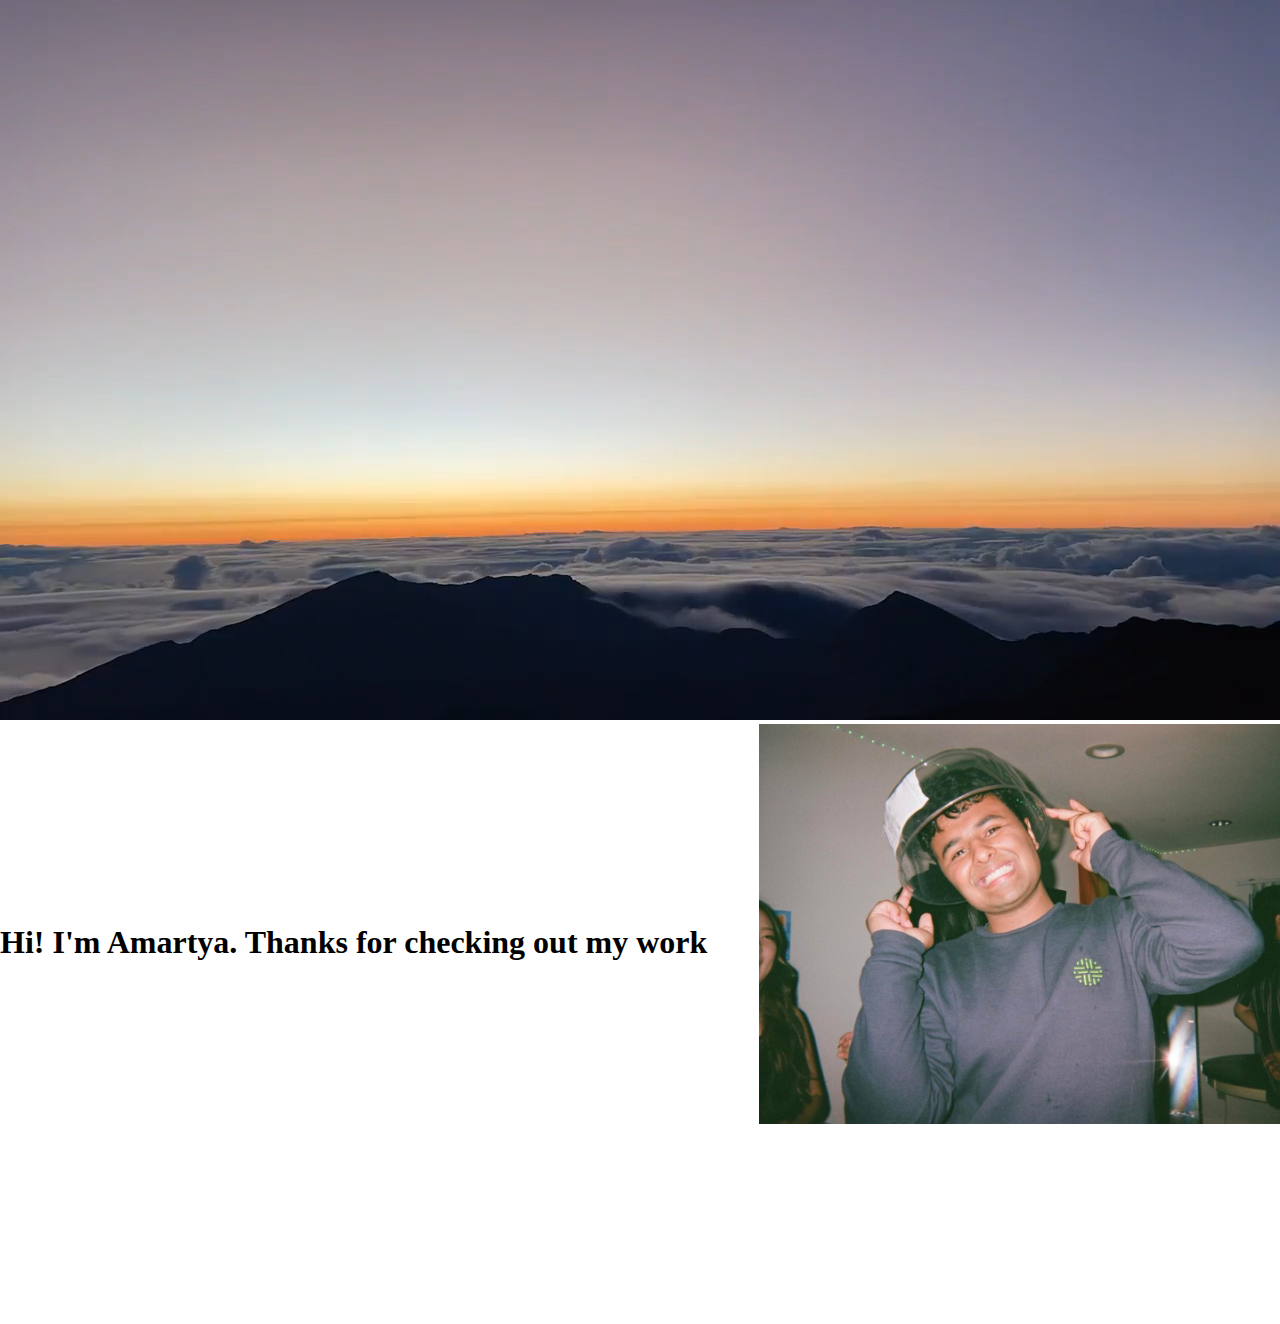
==== index.html @ 2c5a2235 "video embed" ====
<!DOCTYPE html>
<html lang="en">
<head>
    <meta charset="UTF-8">
    <meta http-equiv="X-UA-Compatible" content="IE=edge">
    <meta name="viewport" content="width=device-width, initial-scale=1.0">
    <title>Document</title>
    <link rel="stylesheet" href="styles.css">
</head>
<body>
    <video width="320" height="240" autoplay muted loop>
        <source src="resources/sunlapse.mp4" type="video/mp4">
      Your browser does not support the video tag.
    </video>
    <div class="flex-container">
        <div class="first">
            <h1>Hi! I'm Amartya. Thanks for checking out my work</h1>
        </div>
        <div class="second">
            <img src="resources/film_pic.jpg">
        </div>
    </div>
</body>
</html>
---- styles.css ----
body {
    margin: 0px;
    padding: 0px;
}

.flex-container {
    margin: 0px;
    padding: 0px;
    display: flex;
}

.first {
    margin: 0px;
    padding: 0px;
    flex: 3 1 75%;
    align-items: center;
    height:400px;
}

.second {
    margin: 0px;
    padding: 0px;
    flex: 1 1 25%;
    height:400px;
}

img {
    margin: 0px;
    padding: 0px;
    width: auto;
    height: 100%;
}

h1 {
    margin-top: 200px;
    width: 100%;
    height: 100%;
}

video {
    width:100%;
    height:auto;
}
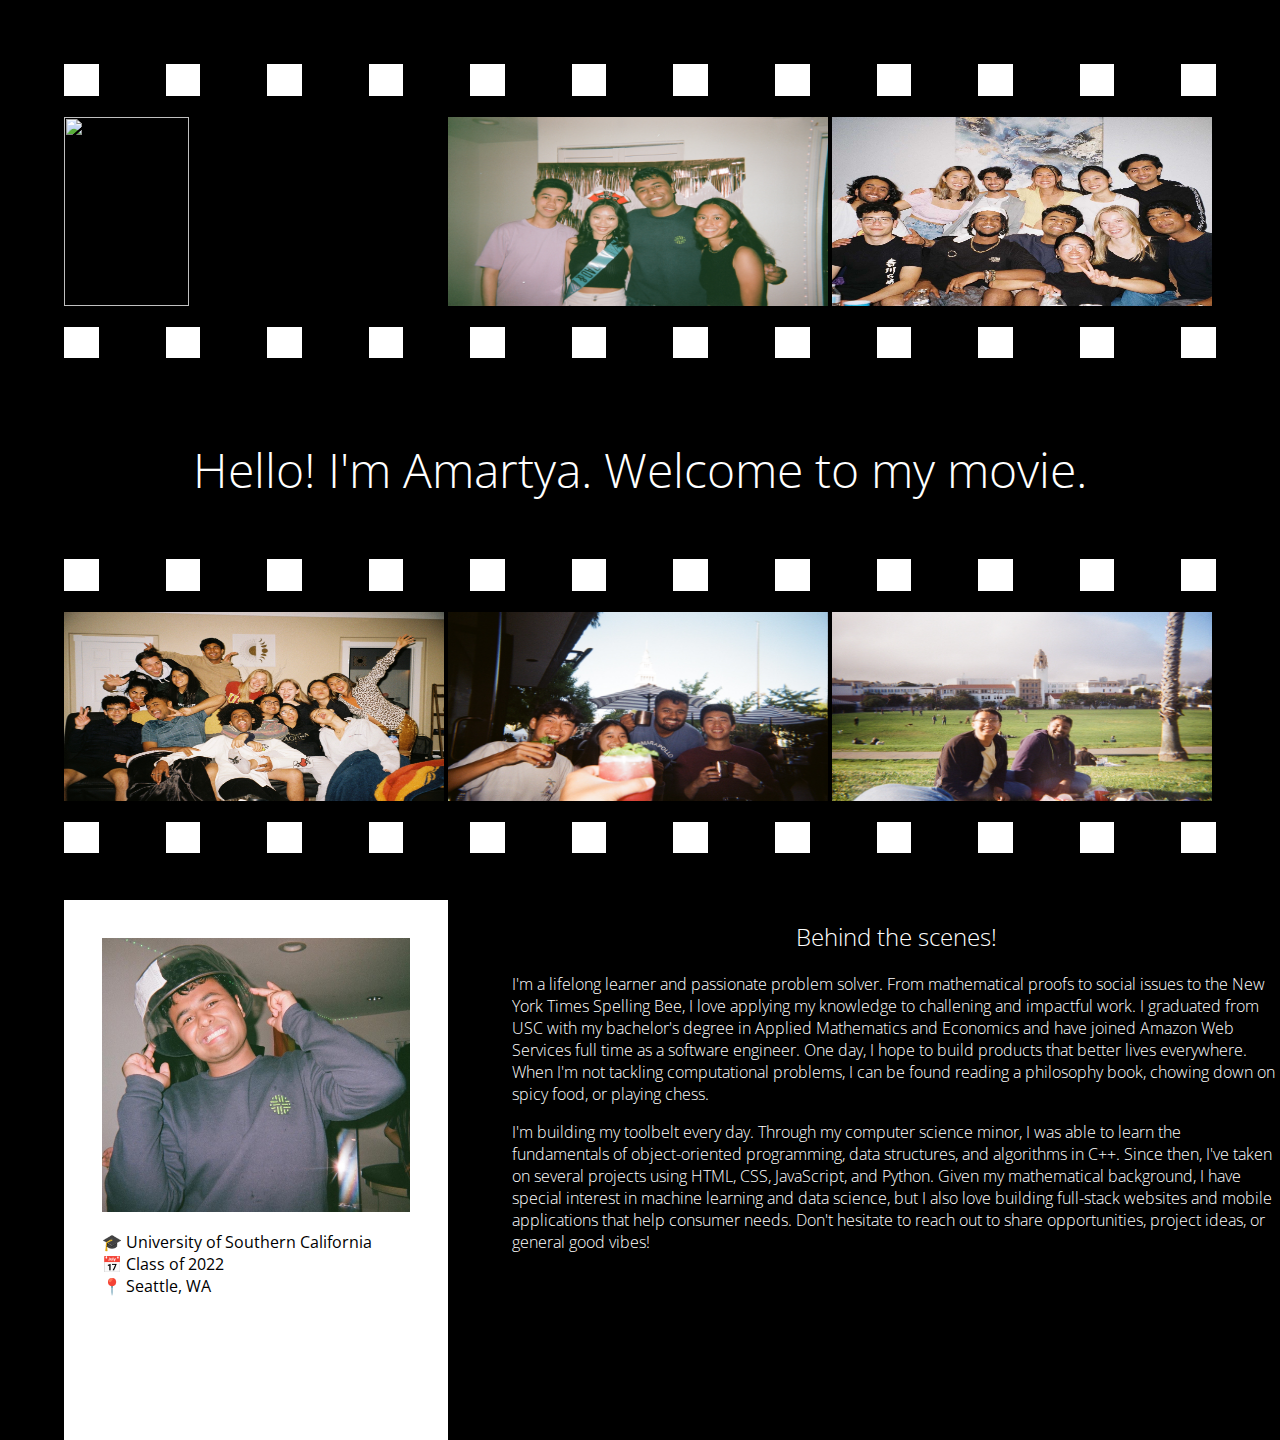
==== commit 65c3534a: "movie draft" ====
--- a/index.html
+++ b/index.html
@@ -6,18 +6,97 @@
     <meta name="viewport" content="width=device-width, initial-scale=1.0">
     <title>Document</title>
     <link rel="stylesheet" href="styles.css">
+    <link href="https://fonts.googleapis.com/css?family=Open+Sans:400,600,300" rel="stylesheet" type="text/css">
+    
 </head>
 <body>
-    <video width="320" height="240" autoplay muted loop>
-        <source src="resources/sunlapse.mp4" type="video/mp4">
-      Your browser does not support the video tag.
-    </video>
-    <div class="flex-container">
-        <div class="first">
-            <h1>Hi! I'm Amartya. Thanks for checking out my work</h1>
+    <div class="content-one">
+        <div class="reel" id="reel-one">
+            <div class="small-chunk"></div>
+            <div class="small-chunk"></div>
+            <div class="small-chunk"></div>
+            <div class="small-chunk"></div>
+            <div class="small-chunk"></div>
+            <div class="small-chunk"></div>
+            <div class="small-chunk"></div>
+            <div class="small-chunk"></div>
+            <div class="small-chunk"></div>
+            <div class="small-chunk"></div>
+            <div class="small-chunk"></div>
+            <div class="small-chunk"></div>
+
+
+            <div class="photos">
+                <img class="reel-photo" src="resources/jasmine_visit.JPEG" alt="">
+                <img class="reel-photo" src="resources/joy_bday.JPG" alt="">
+                <img class="reel-photo" src="resources/laci_retreat.JPG" alt="">
+            </div>
+
+            <div class="small-chunk"></div>
+            <div class="small-chunk"></div>
+            <div class="small-chunk"></div>
+            <div class="small-chunk"></div>
+            <div class="small-chunk"></div>
+            <div class="small-chunk"></div>
+            <div class="small-chunk"></div>
+            <div class="small-chunk"></div>
+            <div class="small-chunk"></div>
+            <div class="small-chunk"></div>
+            <div class="small-chunk"></div>
+            <div class="small-chunk"></div>
         </div>
-        <div class="second">
-            <img src="resources/film_pic.jpg">
+
+        <div class="web-intro">
+            <h1>Hello! I'm Amartya. Welcome to my movie.</h1>
+        </div>
+
+        <div class="reel" id="reel-two">
+            <div class="small-chunk"></div>
+            <div class="small-chunk"></div>
+            <div class="small-chunk"></div>
+            <div class="small-chunk"></div>
+            <div class="small-chunk"></div>
+            <div class="small-chunk"></div>
+            <div class="small-chunk"></div>
+            <div class="small-chunk"></div>
+            <div class="small-chunk"></div>
+            <div class="small-chunk"></div>
+            <div class="small-chunk"></div>
+            <div class="small-chunk"></div>
+
+
+            <div class="photos">
+                <img class="reel-photo" src="resources/senior_retreat.JPEG" alt="">
+                <img class="reel-photo" src="resources/sf_bar.JPEG" alt="">
+                <img class="reel-photo" src="resources/sf_park.JPEG" alt="">
+            </div>
+
+            <div class="small-chunk"></div>
+            <div class="small-chunk"></div>
+            <div class="small-chunk"></div>
+            <div class="small-chunk"></div>
+            <div class="small-chunk"></div>
+            <div class="small-chunk"></div>
+            <div class="small-chunk"></div>
+            <div class="small-chunk"></div>
+            <div class="small-chunk"></div>
+            <div class="small-chunk"></div>
+            <div class="small-chunk"></div>
+            <div class="small-chunk"></div>
+        </div>
+    </div>
+
+    <div class="content-two">
+        <div class="polaroid">
+            <img class="bio-photo" src="resources/profile.JPG" alt="">
+            <span class="details">&#x1F393 University of Southern California</span>
+            <span class="details">&#x1F4C5 Class of 2022</span>
+            <span class="details">&#x1F4CD Seattle, WA</span>
+        </div>
+        <div class="bio-text">
+            <h2>Behind the scenes!</h2>
+            <p>I'm a lifelong learner and passionate problem solver. From mathematical proofs to social issues to the New York Times Spelling Bee, I love applying my knowledge to challening and impactful work. I graduated from USC with my bachelor's degree in Applied Mathematics and Economics and have joined Amazon Web Services full time as a software engineer. One day, I hope to build products that better lives everywhere. When I'm not tackling computational problems, I can be found reading a philosophy book, chowing down on spicy food, or playing chess.</p>
+            <p>I'm building my toolbelt every day. Through my computer science minor, I was able to learn the fundamentals of object-oriented programming, data structures, and algorithms in C++. Since then, I've taken on several projects using HTML, CSS, JavaScript, and Python. Given my mathematical background, I have special interest in machine learning and data science, but I also love building full-stack websites and mobile applications that help consumer needs. Don't hesitate to reach out to share opportunities, project ideas, or general good vibes!</p>
         </div>
     </div>
 </body>
--- a/styles.css
+++ b/styles.css
@@ -1,43 +1,110 @@
 body {
     margin: 0px;
     padding: 0px;
+    background-color: black;
+    font-family: 'Open Sans';
 }
 
-.flex-container {
-    margin: 0px;
-    padding: 0px;
-    display: flex;
+.content-one {
+    display:flex;
+    flex-direction: column;
+    flex-wrap: wrap;
+    height: 100vh;
+    width: 100vw;
+    background-color: black;
+    align-items: center;
 }
 
-.first {
-    margin: 0px;
-    padding: 0px;
-    flex: 3 1 75%;
+.web-intro {
+    flex:1;
+    display:flex;
     align-items: center;
-    height:400px;
-}
-
-.second {
-    margin: 0px;
-    padding: 0px;
-    flex: 1 1 25%;
-    height:400px;
-}
-
-img {
-    margin: 0px;
-    padding: 0px;
-    width: auto;
-    height: 100%;
+    justify-content: center;
+    height: 20%;
+    max-height: 20%;
+    width: 100%;
+    color: white;
 }
 
 h1 {
-    margin-top: 200px;
-    width: 100%;
-    height: 100%;
+    text-align: center;
+    font-weight: 100;
+    font-size:xxx-large;
 }
 
-video {
-    width:100%;
-    height:auto;
+h2 {
+    text-align:center;
+    font-weight: 100;
+}
+
+.reel {
+    display:flex;
+    flex-direction: row;
+    height: 35%;
+    max-height: 35%;
+    flex: 1;
+    width: 90%;
+    background-color: black;
+    justify-content: space-between;
+    flex-wrap: wrap;
+}
+
+#reel-one{
+    margin-top: 5%;
+}
+
+.small-chunk {
+    height: 10%;
+    width: 3%;
+    background-color: white;
+}
+
+.photos {
+    height:60%;
+    flex:1 1 100%;
+    width: 100%;
+    /* display: flex;
+    flex-wrap: wrap; */
+}
+
+.reel-photo {
+    height:100%;
+    max-height: 100%;
+    width:33%;
+}
+
+.content-two {
+    display:flex;
+    flex-direction: row;
+    flex-wrap:wrap;
+    height: 60vh;
+    width: 100vw;
+}
+
+.polaroid {
+    background-color: white;
+    display:flex;
+    flex-direction: column;
+    flex:1 1 30%;
+    width: 30%;
+    height: 100%;
+    margin: 0% 5% 0% 5%;
+}
+
+.bio-photo {
+    width:80%;
+    margin: 10% 10% 5% 10%;
+}
+
+.bio-text {
+    color: white;
+    background-color: black;
+    flex:1 1 60%;
+    height: auto;
+    max-height: 100%;
+    font-weight:100;
+}
+
+.details {
+    margin-left: 10%;
 }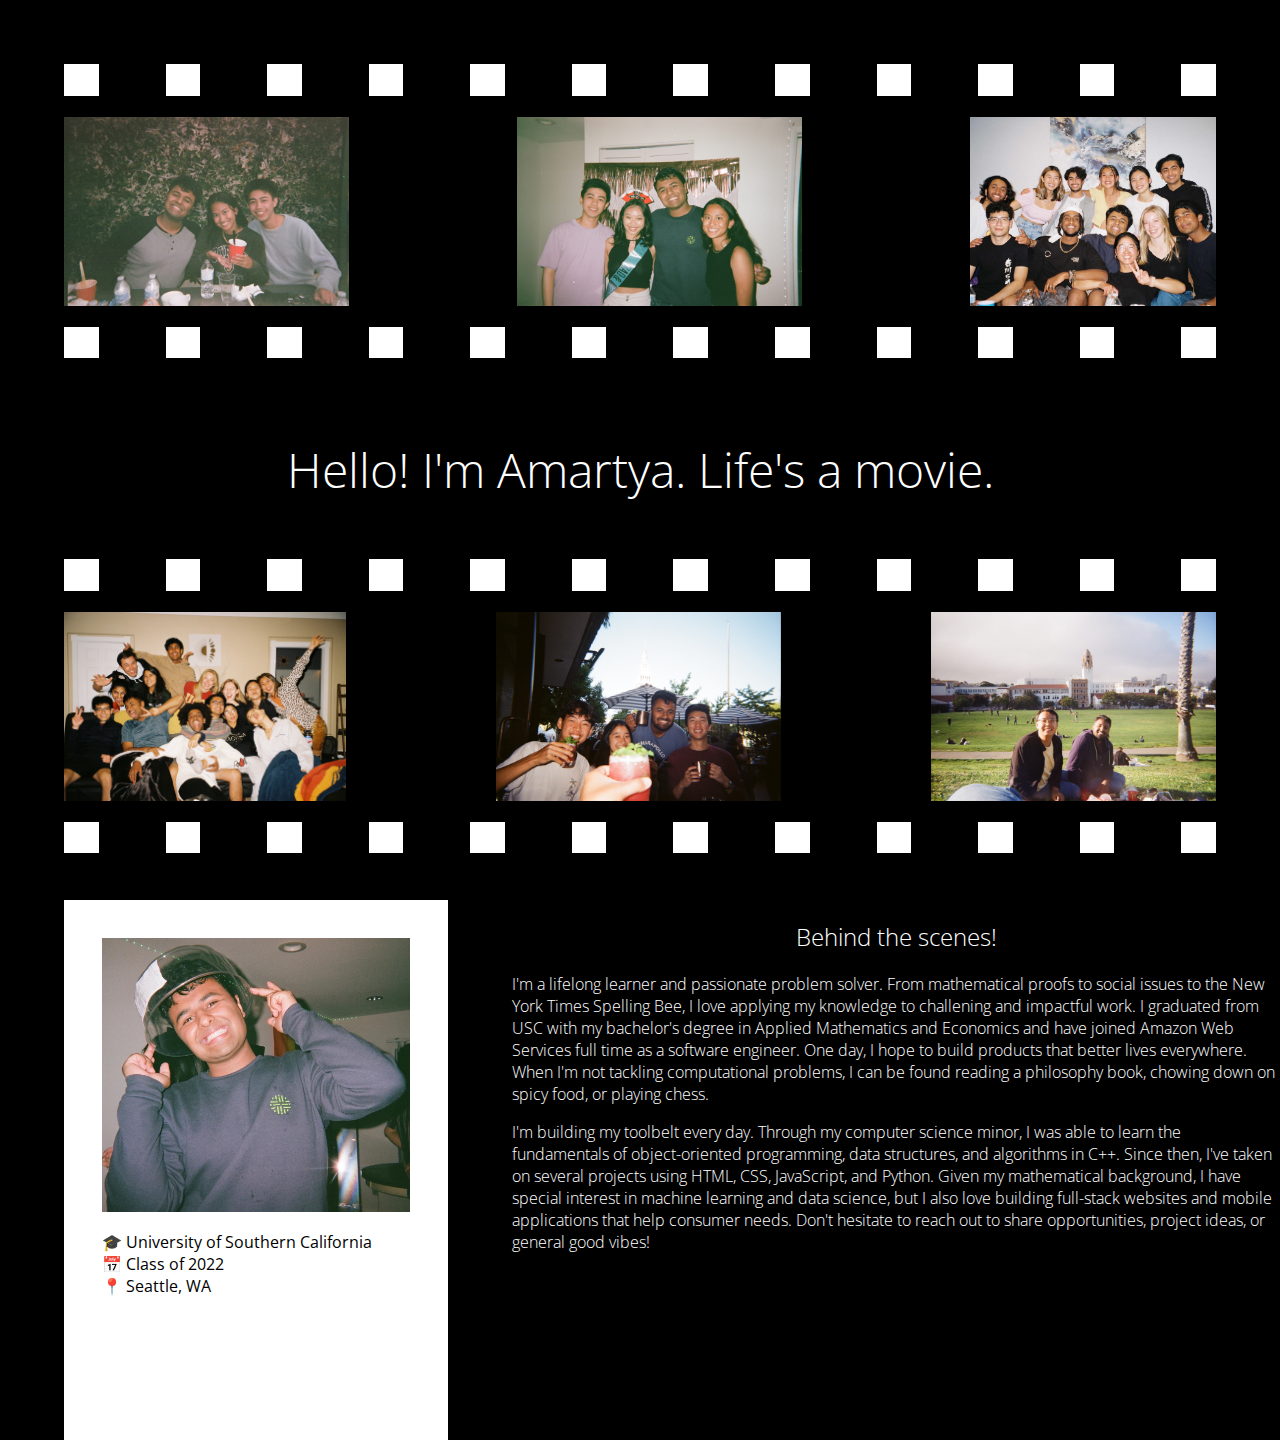
==== commit 7652a46e: "cleaned up image" ====
--- a/index.html
+++ b/index.html
@@ -4,10 +4,10 @@
     <meta charset="UTF-8">
     <meta http-equiv="X-UA-Compatible" content="IE=edge">
     <meta name="viewport" content="width=device-width, initial-scale=1.0">
-    <title>Document</title>
+    <title>Amartya Ranganathan</title>
     <link rel="stylesheet" href="styles.css">
     <link href="https://fonts.googleapis.com/css?family=Open+Sans:400,600,300" rel="stylesheet" type="text/css">
-    
+    <link rel="icon" href="resources/cinema-reel.png">
 </head>
 <body>
     <div class="content-one">
@@ -27,7 +27,7 @@
 
 
             <div class="photos">
-                <img class="reel-photo" src="resources/jasmine_visit.JPEG" alt="">
+                <img class="reel-photo" src="resources/yupdduk.JPG" alt="">
                 <img class="reel-photo" src="resources/joy_bday.JPG" alt="">
                 <img class="reel-photo" src="resources/laci_retreat.JPG" alt="">
             </div>
@@ -47,7 +47,7 @@
         </div>
 
         <div class="web-intro">
-            <h1>Hello! I'm Amartya. Welcome to my movie.</h1>
+            <h1>Hello! I'm Amartya. Life's a movie.</h1>
         </div>
 
         <div class="reel" id="reel-two">
@@ -99,5 +99,9 @@
             <p>I'm building my toolbelt every day. Through my computer science minor, I was able to learn the fundamentals of object-oriented programming, data structures, and algorithms in C++. Since then, I've taken on several projects using HTML, CSS, JavaScript, and Python. Given my mathematical background, I have special interest in machine learning and data science, but I also love building full-stack websites and mobile applications that help consumer needs. Don't hesitate to reach out to share opportunities, project ideas, or general good vibes!</p>
         </div>
     </div>
+
+    <div class="content-three">
+
+    </div>
 </body>
 </html>--- a/styles.css
+++ b/styles.css
@@ -63,14 +63,14 @@
     height:60%;
     flex:1 1 100%;
     width: 100%;
-    /* display: flex;
-    flex-wrap: wrap; */
+    display: flex;
+    justify-content: space-between;
 }
 
 .reel-photo {
-    height:100%;
+    height:auto;
+    width:auto;
     max-height: 100%;
-    width:33%;
 }
 
 .content-two {
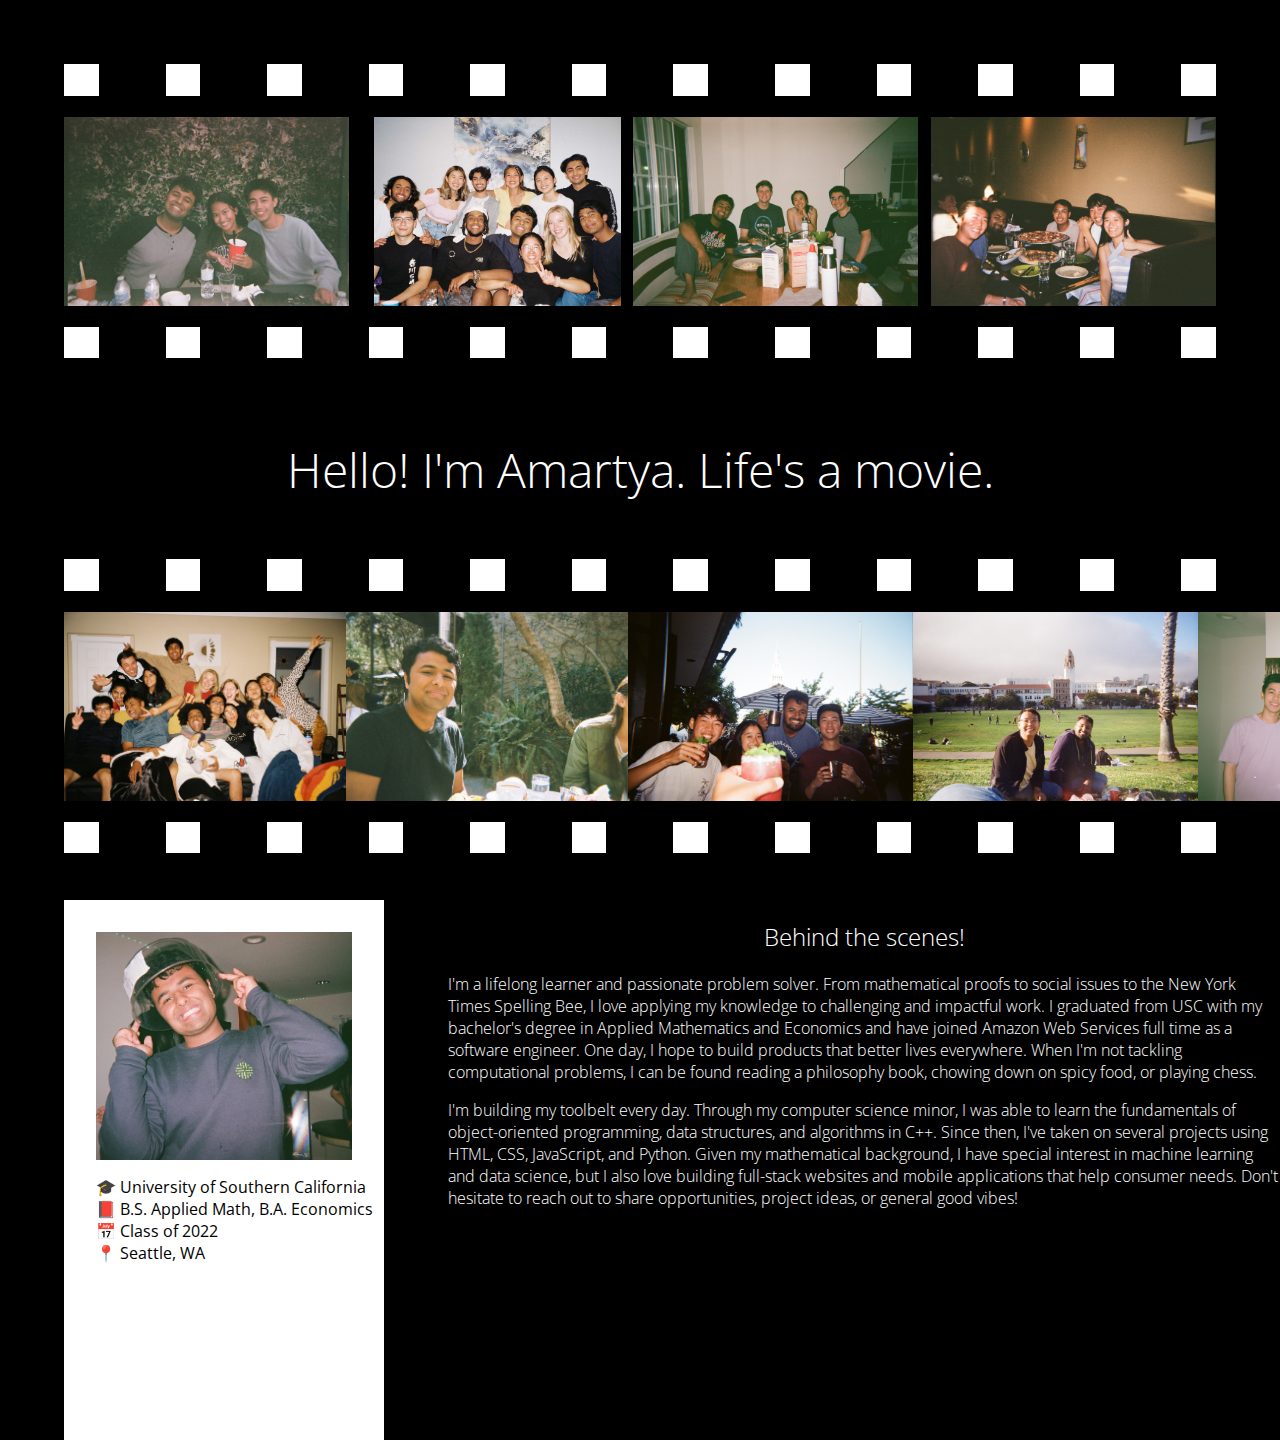
==== commit 4ddba83d: "improved photos" ====
--- a/index.html
+++ b/index.html
@@ -28,8 +28,10 @@
 
             <div class="photos">
                 <img class="reel-photo" src="resources/yupdduk.JPG" alt="">
-                <img class="reel-photo" src="resources/joy_bday.JPG" alt="">
+                <img class="reel-photo" src="resources/chess.JPG" alt="">
                 <img class="reel-photo" src="resources/laci_retreat.JPG" alt="">
+                <img class="reel-photo" src="resources/jasmine.JPG" alt="">
+                <img class="reel-photo" src="resources/pizza.JPEG" alt="">
             </div>
 
             <div class="small-chunk"></div>
@@ -67,8 +69,10 @@
 
             <div class="photos">
                 <img class="reel-photo" src="resources/senior_retreat.JPEG" alt="">
+                <img class="reel-photo" src="resources/brunch.jpg" alt="">
                 <img class="reel-photo" src="resources/sf_bar.JPEG" alt="">
                 <img class="reel-photo" src="resources/sf_park.JPEG" alt="">
+                <img class="reel-photo" src="resources/joy_bday.JPG" alt="">
             </div>
 
             <div class="small-chunk"></div>
@@ -90,12 +94,13 @@
         <div class="polaroid">
             <img class="bio-photo" src="resources/profile.JPG" alt="">
             <span class="details">&#x1F393 University of Southern California</span>
+            <span class="details">&#x1F4D5 B.S. Applied Math, B.A. Economics</span>
             <span class="details">&#x1F4C5 Class of 2022</span>
             <span class="details">&#x1F4CD Seattle, WA</span>
         </div>
         <div class="bio-text">
             <h2>Behind the scenes!</h2>
-            <p>I'm a lifelong learner and passionate problem solver. From mathematical proofs to social issues to the New York Times Spelling Bee, I love applying my knowledge to challening and impactful work. I graduated from USC with my bachelor's degree in Applied Mathematics and Economics and have joined Amazon Web Services full time as a software engineer. One day, I hope to build products that better lives everywhere. When I'm not tackling computational problems, I can be found reading a philosophy book, chowing down on spicy food, or playing chess.</p>
+            <p>I'm a lifelong learner and passionate problem solver. From mathematical proofs to social issues to the New York Times Spelling Bee, I love applying my knowledge to challenging and impactful work. I graduated from USC with my bachelor's degree in Applied Mathematics and Economics and have joined Amazon Web Services full time as a software engineer. One day, I hope to build products that better lives everywhere. When I'm not tackling computational problems, I can be found reading a philosophy book, chowing down on spicy food, or playing chess.</p>
             <p>I'm building my toolbelt every day. Through my computer science minor, I was able to learn the fundamentals of object-oriented programming, data structures, and algorithms in C++. Since then, I've taken on several projects using HTML, CSS, JavaScript, and Python. Given my mathematical background, I have special interest in machine learning and data science, but I also love building full-stack websites and mobile applications that help consumer needs. Don't hesitate to reach out to share opportunities, project ideas, or general good vibes!</p>
         </div>
     </div>
--- a/styles.css
+++ b/styles.css
@@ -85,14 +85,15 @@
     background-color: white;
     display:flex;
     flex-direction: column;
-    flex:1 1 30%;
-    width: 30%;
+    flex:1 1 20%;
+    width: 20%;
     height: 100%;
     margin: 0% 5% 0% 5%;
 }
 
 .bio-photo {
-    width:80%;
+    width:auto;
+    height:auto;
     margin: 10% 10% 5% 10%;
 }
 
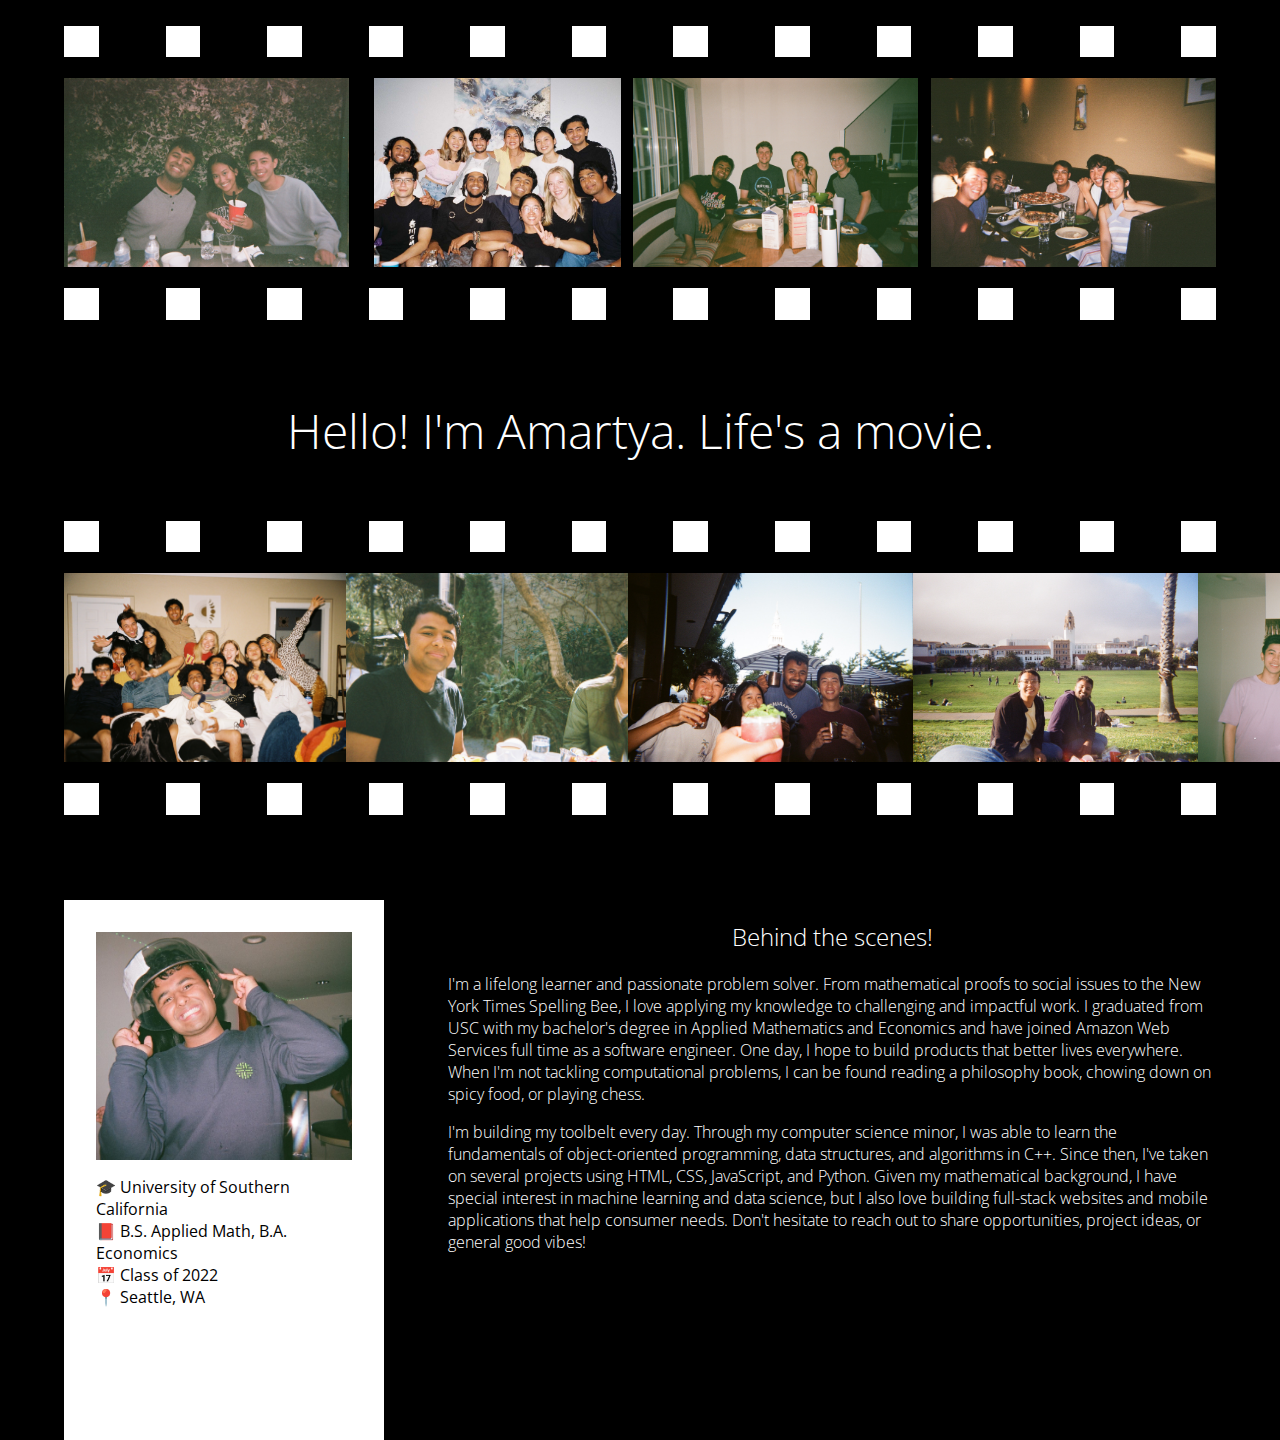
==== commit 00d3d029: "fixed some spacing" ====
--- a/index.html
+++ b/index.html
@@ -93,10 +93,12 @@
     <div class="content-two">
         <div class="polaroid">
             <img class="bio-photo" src="resources/profile.JPG" alt="">
-            <span class="details">&#x1F393 University of Southern California</span>
-            <span class="details">&#x1F4D5 B.S. Applied Math, B.A. Economics</span>
-            <span class="details">&#x1F4C5 Class of 2022</span>
-            <span class="details">&#x1F4CD Seattle, WA</span>
+            <div class="polaroid-text">
+                <span class="details">&#x1F393 University of Southern California</span>
+                <span class="details">&#x1F4D5 B.S. Applied Math, B.A. Economics</span>
+                <span class="details">&#x1F4C5 Class of 2022</span>
+                <span class="details">&#x1F4CD Seattle, WA</span>
+            </div>
         </div>
         <div class="bio-text">
             <h2>Behind the scenes!</h2>
--- a/styles.css
+++ b/styles.css
@@ -50,7 +50,11 @@
 }
 
 #reel-one{
-    margin-top: 5%;
+    margin-top: 2%;
+}
+
+#reel-two{
+    margin-bottom: 2%;
 }
 
 .small-chunk {
@@ -86,9 +90,17 @@
     display:flex;
     flex-direction: column;
     flex:1 1 20%;
-    width: 20%;
+    width: 25%;
     height: 100%;
     margin: 0% 5% 0% 5%;
+}
+
+.polaroid-text {
+    flex: 1;
+    display:flex;
+    flex-direction: column;
+    margin: 0% 10% 0% 10%;
+    max-height: 60%;
 }
 
 .bio-photo {
@@ -104,8 +116,5 @@
     height: auto;
     max-height: 100%;
     font-weight:100;
-}
-
-.details {
-    margin-left: 10%;
+    margin-right: 5%;
 }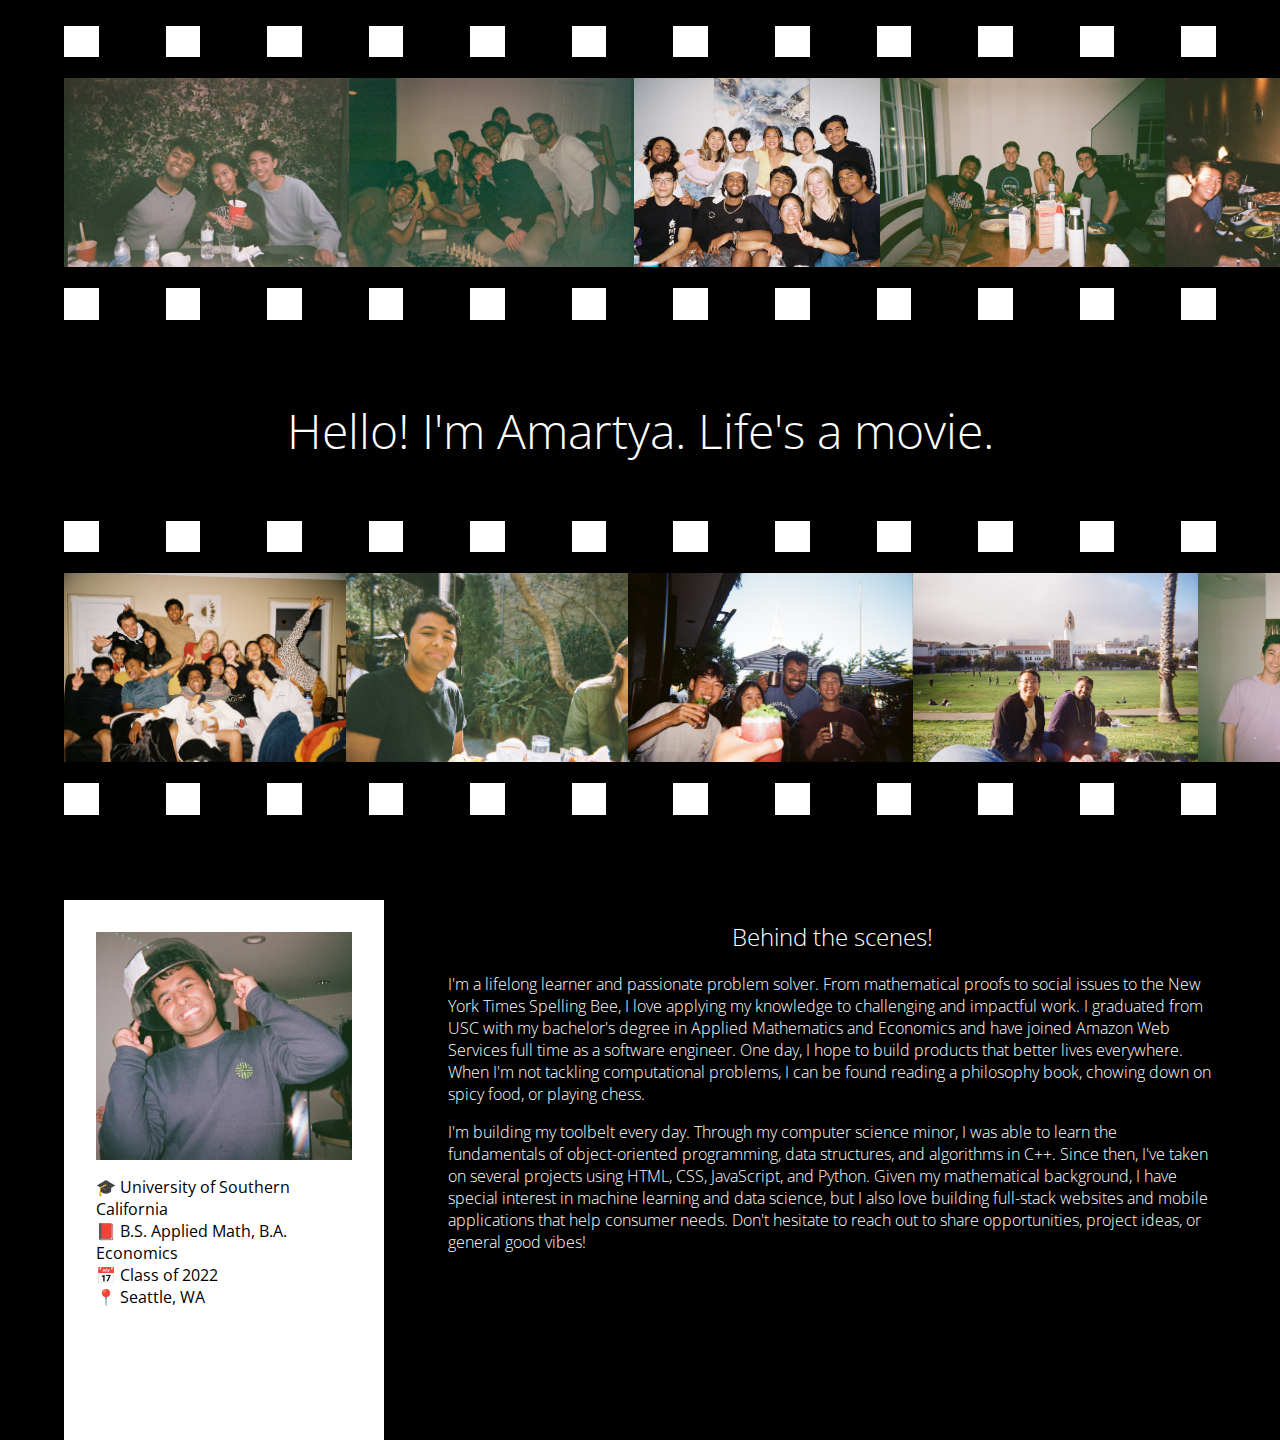
==== commit 904e3516: "fixed casing" ====
--- a/index.html
+++ b/index.html
@@ -28,7 +28,7 @@
 
             <div class="photos">
                 <img class="reel-photo" src="resources/yupdduk.JPG" alt="">
-                <img class="reel-photo" src="resources/chess.JPG" alt="">
+                <img class="reel-photo" src="resources/chess.jpg" alt="">
                 <img class="reel-photo" src="resources/laci_retreat.JPG" alt="">
                 <img class="reel-photo" src="resources/jasmine.JPG" alt="">
                 <img class="reel-photo" src="resources/pizza.JPEG" alt="">
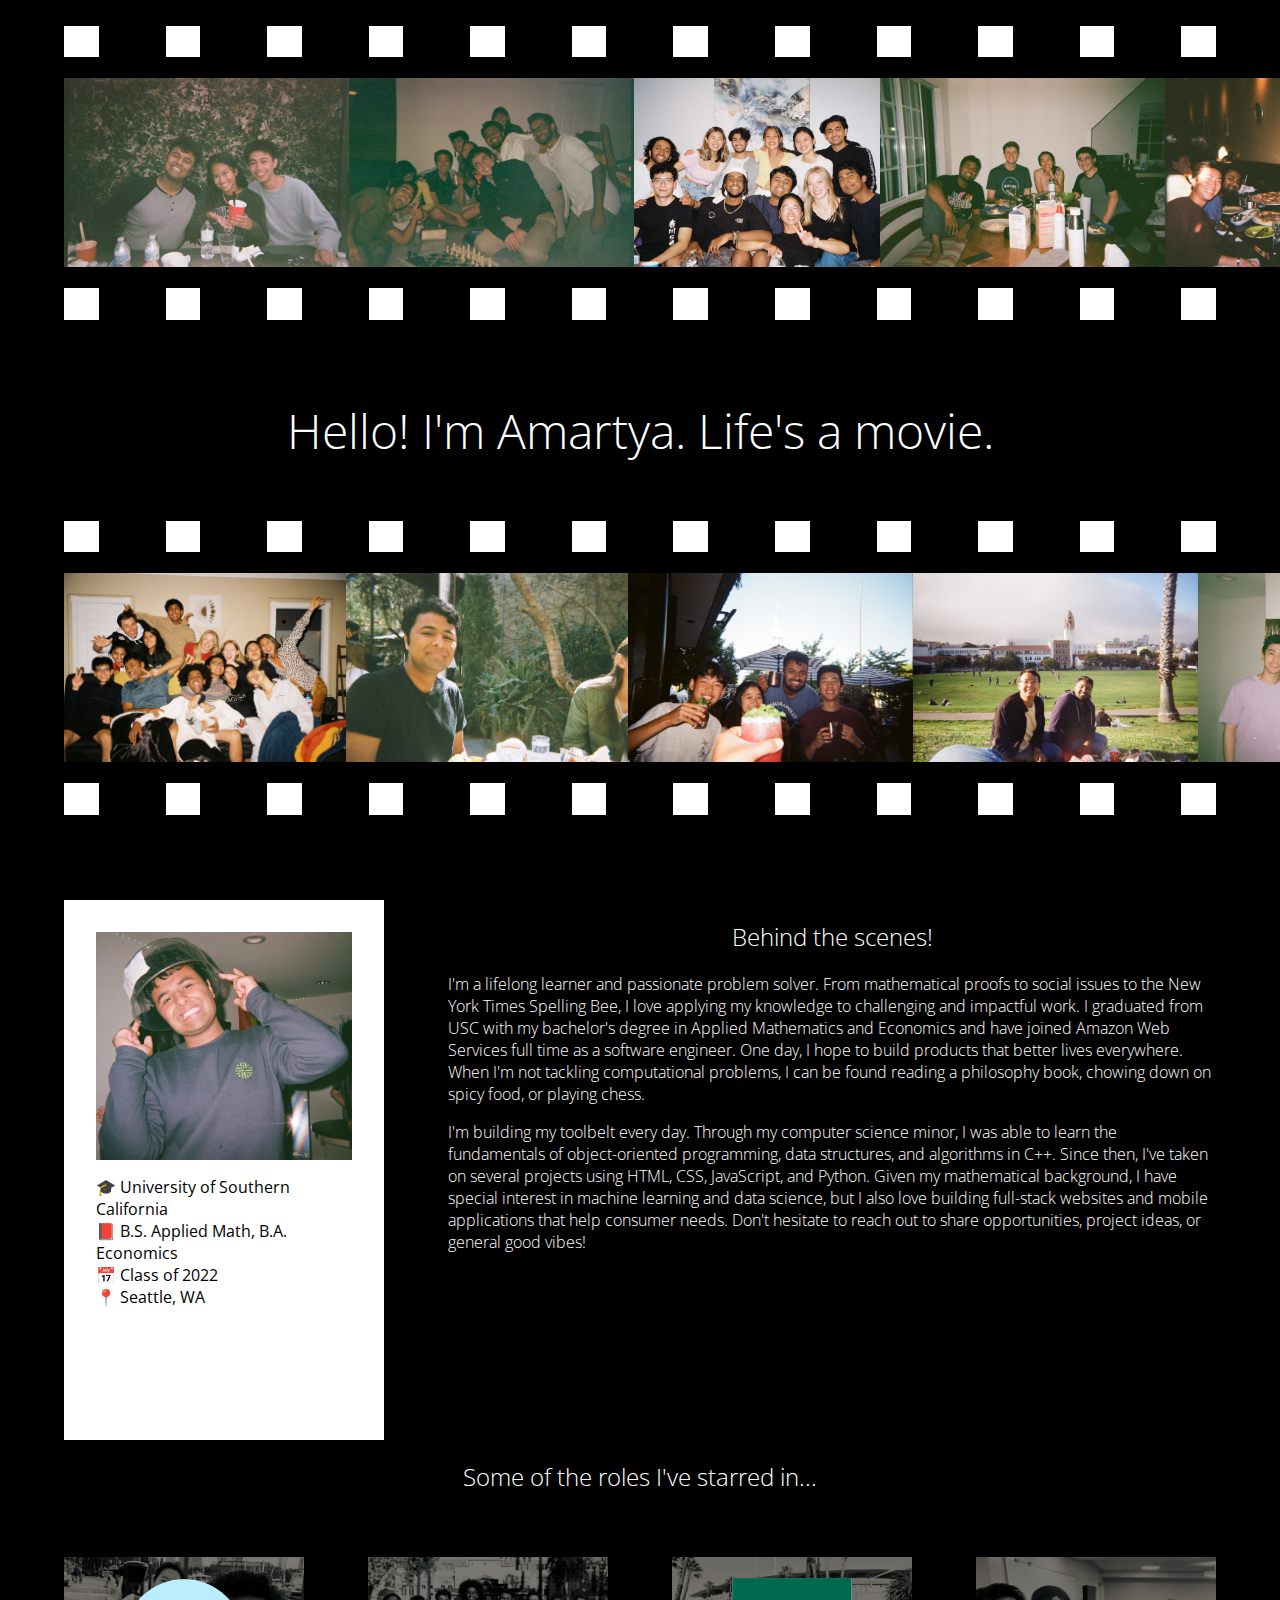
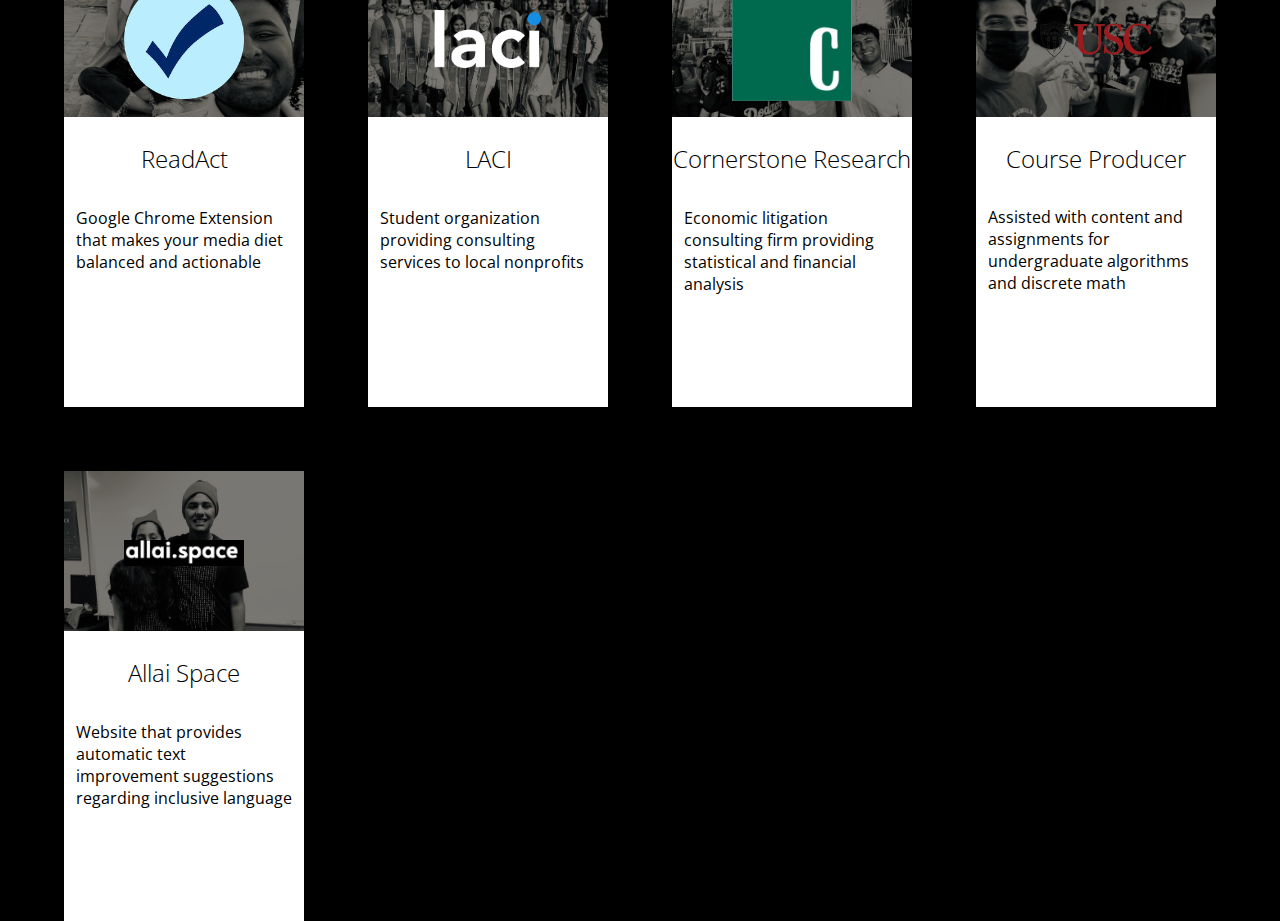
==== commit 5d10ff79: "add projects" ====
--- a/index.html
+++ b/index.html
@@ -106,9 +106,55 @@
             <p>I'm building my toolbelt every day. Through my computer science minor, I was able to learn the fundamentals of object-oriented programming, data structures, and algorithms in C++. Since then, I've taken on several projects using HTML, CSS, JavaScript, and Python. Given my mathematical background, I have special interest in machine learning and data science, but I also love building full-stack websites and mobile applications that help consumer needs. Don't hesitate to reach out to share opportunities, project ideas, or general good vibes!</p>
         </div>
     </div>
+    <h2 id="subtitle">Some of the roles I've starred in...</h2>
+    <div class="content-three">
+        <div class="project-box">
+            <div class="project-photo">
+                <img class="img1" src="resources/readact.jpg" alt="">
+                <img class = "img2" src="resources/readact_logo.png" alt="">
+            </div>
+            
+            <h2>ReadAct</h2>
+            <p>Google Chrome Extension that makes your media diet balanced and actionable</p>
+        </div>
+
+        <div class="project-box">
+            <div class="project-photo">
+                <img class="img1" src="resources/laci.jpg" alt="">
+                <img class = "img2" src="resources/laci_logo.png" alt="">
+            </div>
+            <h2>LACI</h2>
+            <p>Student organization providing consulting services to local nonprofits</p>
+        </div>
+
+        <div class="project-box">
+            <div class="project-photo">
+                <img class="img1" src="resources/cornerstone.jpg" alt="">
+                <img class = "img2" src="resources/cornerstone_logo.png" alt="">
+            </div>
+            <h2>Cornerstone Research</h2>
+            <p>Economic litigation consulting firm providing statistical and financial analysis</p>
+        </div>
+
+        <div class="project-box">
+            <div class="project-photo">
+                <img class="img1" src="resources/cp.jpg" alt="">
+                <img class = "img2" src="resources/usc_logo-removebg-preview.png" alt="">
+            </div>
+            <h2>Course Producer</h2>
+            <p>Assisted with content and assignments for undergraduate algorithms and discrete math</p>
+        </div>
+    </div>
 
     <div class="content-three">
-
+        <div class="project-box">
+            <div class="project-photo">
+                <img class="img1" src="resources/allai.jpg" alt="">
+                <img class = "img2" src="resources/allai_logo.png" alt="">
+            </div>
+            <h2>Allai Space</h2>
+            <p>Website that provides automatic text improvement suggestions regarding inclusive language</p>
+        </div>
     </div>
 </body>
 </html>--- a/styles.css
+++ b/styles.css
@@ -96,7 +96,6 @@
 }
 
 .polaroid-text {
-    flex: 1;
     display:flex;
     flex-direction: column;
     margin: 0% 10% 0% 10%;
@@ -117,4 +116,49 @@
     max-height: 100%;
     font-weight:100;
     margin-right: 5%;
+}
+
+.content-three {
+    margin-top: 5%;
+    display:flex;
+    flex-direction: row;
+    flex-wrap:wrap;
+    height: 50vh;
+    width: 100vw;
+}
+
+.project-box {
+    display:flex;
+    flex-direction: column;
+    width: 18.75%;
+    background-color: white;
+    margin-left: 5%;
+}
+
+.project-box > p {
+    margin: 5%;
+}
+
+#subtitle {
+    color: white;
+}
+
+.project-photo {
+    position: relative;
+}
+
+.img1 {
+    width: 100%;
+    height:auto;
+    filter: brightness(50%);
+}
+
+.img2 {
+    position: absolute;
+    width: 50%;
+    margin:auto;
+    left: 0;
+    right: 0;
+    top: 0;
+    bottom: 0;
 }